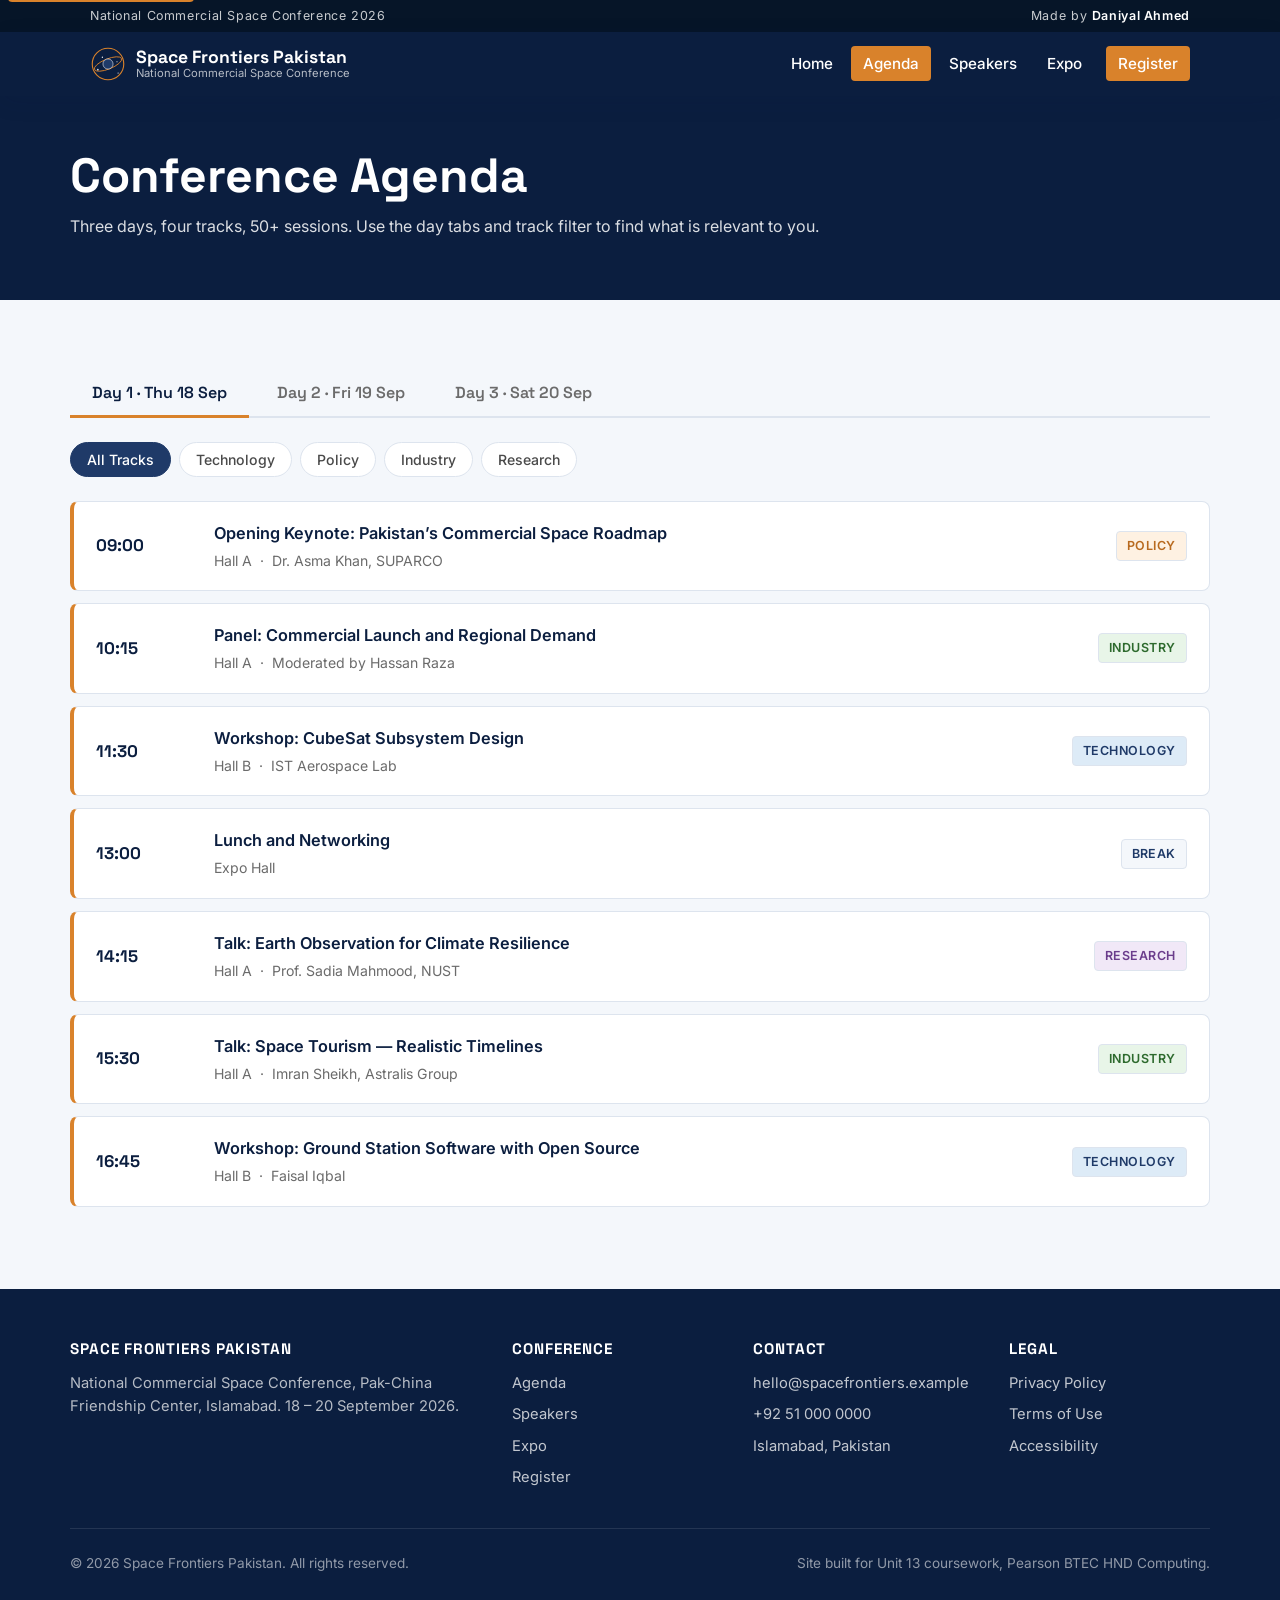
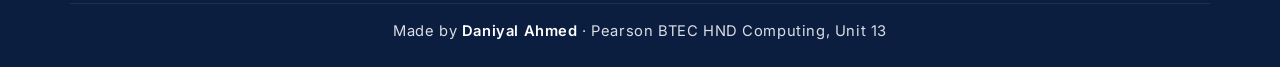
==== agenda.html @ ca5a208a "Initial site: 5 pages + 404, custom CSS design system, vanilla JS Implements Activity 2 design docum" ====
<!DOCTYPE html>
<html lang="en">
<head>
<meta charset="UTF-8">
<meta name="viewport" content="width=device-width, initial-scale=1">
<title>Agenda | National Commercial Space Conference 2026</title>
<meta name="description" content="Three-day conference agenda covering commercial space technology, policy, industry, and research tracks. Filter by day or track.">
<meta name="theme-color" content="#0B1E3F">
<link rel="icon" type="image/svg+xml" href="images/logo.svg">
<link rel="preconnect" href="https://fonts.googleapis.com">
<link rel="preconnect" href="https://fonts.gstatic.com" crossorigin>
<link href="https://fonts.googleapis.com/css2?family=Inter:wght@400;500;600;700&family=Space+Grotesk:wght@500;700&display=swap" rel="stylesheet">
<link rel="stylesheet" href="css/styles.css">
</head>
<body>

<a href="#main" class="skip-link">Skip to main content</a>

<div class="credit-bar" role="complementary" aria-label="Site author">
  <div class="credit-bar-inner">
    <span>National Commercial Space Conference 2026</span>
    <span>Made by <strong>Daniyal Ahmed</strong></span>
  </div>
</div>
<header class="site-header" role="banner">
  <div class="nav-wrap">
    <a href="index.html" class="brand" aria-label="Space Frontiers Pakistan home">
      <img src="images/logo.svg" alt="" class="brand-mark" width="36" height="36">
      <span class="brand-text">Space Frontiers Pakistan<small>National Commercial Space Conference</small></span>
    </a>
    <button class="nav-toggle" aria-controls="primary-nav" aria-expanded="false" aria-label="Toggle navigation">Menu</button>
    <nav aria-label="Primary">
      <ul id="primary-nav" class="nav-list">
        <li><a href="index.html">Home</a></li>
        <li><a href="agenda.html" class="active" aria-current="page">Agenda</a></li>
        <li><a href="speakers.html">Speakers</a></li>
        <li><a href="expo.html">Expo</a></li>
        <li><a href="register.html" class="cta">Register</a></li>
      </ul>
    </nav>
  </div>
</header>

<main id="main">

  <section class="page-header">
    <div class="page-header-inner">
      <h1>Conference Agenda</h1>
      <p>Three days, four tracks, 50+ sessions. Use the day tabs and track filter to find what is relevant to you.</p>
    </div>
  </section>

  <section class="section section-tinted">
    <div class="section-inner">

      <div class="day-tabs" role="tablist" aria-label="Conference day">
        <button class="day-tab active" role="tab" aria-selected="true" data-day="1">Day 1 &middot; Thu 18 Sep</button>
        <button class="day-tab" role="tab" aria-selected="false" data-day="2">Day 2 &middot; Fri 19 Sep</button>
        <button class="day-tab" role="tab" aria-selected="false" data-day="3">Day 3 &middot; Sat 20 Sep</button>
      </div>

      <div class="track-filter" role="group" aria-label="Filter sessions by track">
        <button class="track-pill active" data-track="all">All Tracks</button>
        <button class="track-pill" data-track="tech">Technology</button>
        <button class="track-pill" data-track="policy">Policy</button>
        <button class="track-pill" data-track="industry">Industry</button>
        <button class="track-pill" data-track="research">Research</button>
      </div>

      <div id="sessions-list">

        <!-- Day 1 -->
        <div class="session" data-day="1" data-track="policy">
          <div class="session-time">09:00</div>
          <div>
            <div class="session-title">Opening Keynote: Pakistan&rsquo;s Commercial Space Roadmap</div>
            <div class="session-meta"><span>Hall A</span><span>Dr. Asma Khan, SUPARCO</span></div>
          </div>
          <span class="tag tag-policy">Policy</span>
        </div>
        <div class="session" data-day="1" data-track="industry">
          <div class="session-time">10:15</div>
          <div>
            <div class="session-title">Panel: Commercial Launch and Regional Demand</div>
            <div class="session-meta"><span>Hall A</span><span>Moderated by Hassan Raza</span></div>
          </div>
          <span class="tag tag-industry">Industry</span>
        </div>
        <div class="session" data-day="1" data-track="tech">
          <div class="session-time">11:30</div>
          <div>
            <div class="session-title">Workshop: CubeSat Subsystem Design</div>
            <div class="session-meta"><span>Hall B</span><span>IST Aerospace Lab</span></div>
          </div>
          <span class="tag tag-tech">Technology</span>
        </div>
        <div class="session" data-day="1" data-track="all">
          <div class="session-time">13:00</div>
          <div>
            <div class="session-title">Lunch and Networking</div>
            <div class="session-meta"><span>Expo Hall</span></div>
          </div>
          <span class="tag">Break</span>
        </div>
        <div class="session" data-day="1" data-track="research">
          <div class="session-time">14:15</div>
          <div>
            <div class="session-title">Talk: Earth Observation for Climate Resilience</div>
            <div class="session-meta"><span>Hall A</span><span>Prof. Sadia Mahmood, NUST</span></div>
          </div>
          <span class="tag tag-research">Research</span>
        </div>
        <div class="session" data-day="1" data-track="industry">
          <div class="session-time">15:30</div>
          <div>
            <div class="session-title">Talk: Space Tourism &mdash; Realistic Timelines</div>
            <div class="session-meta"><span>Hall A</span><span>Imran Sheikh, Astralis Group</span></div>
          </div>
          <span class="tag tag-industry">Industry</span>
        </div>
        <div class="session" data-day="1" data-track="tech">
          <div class="session-time">16:45</div>
          <div>
            <div class="session-title">Workshop: Ground Station Software with Open Source</div>
            <div class="session-meta"><span>Hall B</span><span>Faisal Iqbal</span></div>
          </div>
          <span class="tag tag-tech">Technology</span>
        </div>

        <!-- Day 2 -->
        <div class="session" data-day="2" data-track="policy">
          <div class="session-time">09:00</div>
          <div>
            <div class="session-title">Day 2 Keynote: International Space Law for Operators</div>
            <div class="session-meta"><span>Hall A</span><span>Barrister Ayesha Tariq</span></div>
          </div>
          <span class="tag tag-policy">Policy</span>
        </div>
        <div class="session" data-day="2" data-track="research">
          <div class="session-time">10:15</div>
          <div>
            <div class="session-title">Panel: University Space Programmes in Pakistan</div>
            <div class="session-meta"><span>Hall A</span><span>IST, NUST, GIKI, COMSATS</span></div>
          </div>
          <span class="tag tag-research">Research</span>
        </div>
        <div class="session" data-day="2" data-track="tech">
          <div class="session-time">11:30</div>
          <div>
            <div class="session-title">Talk: Onboard AI for Small Satellites</div>
            <div class="session-meta"><span>Hall B</span><span>Dr. Bilal Ahmad</span></div>
          </div>
          <span class="tag tag-tech">Technology</span>
        </div>
        <div class="session" data-day="2" data-track="all">
          <div class="session-time">13:00</div>
          <div>
            <div class="session-title">Lunch and Networking</div>
            <div class="session-meta"><span>Expo Hall</span></div>
          </div>
          <span class="tag">Break</span>
        </div>
        <div class="session" data-day="2" data-track="industry">
          <div class="session-time">14:15</div>
          <div>
            <div class="session-title">Panel: Funding the Pakistan Space Startup Ecosystem</div>
            <div class="session-meta"><span>Hall A</span><span>Investors and founders</span></div>
          </div>
          <span class="tag tag-industry">Industry</span>
        </div>
        <div class="session" data-day="2" data-track="tech">
          <div class="session-time">15:30</div>
          <div>
            <div class="session-title">Workshop: Satellite Image Processing in Python</div>
            <div class="session-meta"><span>Hall B</span><span>Maria Yusuf</span></div>
          </div>
          <span class="tag tag-tech">Technology</span>
        </div>
        <div class="session" data-day="2" data-track="policy">
          <div class="session-time">16:45</div>
          <div>
            <div class="session-title">Talk: Frequency Coordination and the ITU</div>
            <div class="session-meta"><span>Hall A</span><span>Engr. Saad Mehmood</span></div>
          </div>
          <span class="tag tag-policy">Policy</span>
        </div>

        <!-- Day 3 -->
        <div class="session" data-day="3" data-track="industry">
          <div class="session-time">09:00</div>
          <div>
            <div class="session-title">Day 3 Keynote: Building a Domestic Launch Capability</div>
            <div class="session-meta"><span>Hall A</span><span>Dr. Tariq Mansoor, SUPARCO</span></div>
          </div>
          <span class="tag tag-industry">Industry</span>
        </div>
        <div class="session" data-day="3" data-track="tech">
          <div class="session-time">10:15</div>
          <div>
            <div class="session-title">Talk: Communication Satellite Trends 2026 - 2030</div>
            <div class="session-meta"><span>Hall A</span><span>Hira Sultan</span></div>
          </div>
          <span class="tag tag-tech">Technology</span>
        </div>
        <div class="session" data-day="3" data-track="research">
          <div class="session-time">11:30</div>
          <div>
            <div class="session-title">Workshop: Student Poster Session</div>
            <div class="session-meta"><span>Expo Hall</span><span>Open to all attendees</span></div>
          </div>
          <span class="tag tag-research">Research</span>
        </div>
        <div class="session" data-day="3" data-track="all">
          <div class="session-time">13:00</div>
          <div>
            <div class="session-title">Closing Lunch and Awards</div>
            <div class="session-meta"><span>Expo Hall</span></div>
          </div>
          <span class="tag">Break</span>
        </div>
        <div class="session" data-day="3" data-track="policy">
          <div class="session-time">14:15</div>
          <div>
            <div class="session-title">Panel: Pakistan&rsquo;s First National Space Policy</div>
            <div class="session-meta"><span>Hall A</span><span>Government and industry leaders</span></div>
          </div>
          <span class="tag tag-policy">Policy</span>
        </div>
        <div class="session" data-day="3" data-track="all">
          <div class="session-time">15:30</div>
          <div>
            <div class="session-title">Closing Keynote and Conference Close</div>
            <div class="session-meta"><span>Hall A</span></div>
          </div>
          <span class="tag">Plenary</span>
        </div>

      </div>

      <p class="text-center mt-4" id="empty-state" style="display:none; color:var(--slate-soft);">No sessions match this filter.</p>

    </div>
  </section>

</main>

<footer class="site-footer" role="contentinfo">
  <div class="footer-inner">
    <div class="footer-col footer-brand">
      <h4>Space Frontiers Pakistan</h4>
      <p>National Commercial Space Conference, Pak-China Friendship Center, Islamabad. 18 &ndash; 20 September 2026.</p>
    </div>
    <div class="footer-col"><h4>Conference</h4><ul>
      <li><a href="agenda.html">Agenda</a></li>
      <li><a href="speakers.html">Speakers</a></li>
      <li><a href="expo.html">Expo</a></li>
      <li><a href="register.html">Register</a></li>
    </ul></div>
    <div class="footer-col"><h4>Contact</h4><ul>
      <li><a href="mailto:hello@spacefrontiers.example">hello@spacefrontiers.example</a></li>
      <li><a href="tel:+92510000000">+92 51 000 0000</a></li>
      <li>Islamabad, Pakistan</li>
    </ul></div>
    <div class="footer-col"><h4>Legal</h4><ul>
      <li><a href="#">Privacy Policy</a></li>
      <li><a href="#">Terms of Use</a></li>
      <li><a href="#">Accessibility</a></li>
    </ul></div>
  </div>
  <div class="footer-bottom">
    <span>&copy; 2026 Space Frontiers Pakistan. All rights reserved.</span>
    <span>Site built for Unit 13 coursework, Pearson BTEC HND Computing.</span>
  <div class="footer-credit">Made by <strong>Daniyal Ahmed</strong> &middot; Pearson BTEC HND Computing, Unit 13</div>
  </div>
</footer>

<script src="js/nav.js" defer></script>
<script src="js/agenda.js" defer></script>
</body>
</html>
---- css/styles.css ----
/* =========================================================
   Space Frontiers Pakistan — National Commercial Space Conference
   Stylesheet (Activity 3 implementation of Activity 2 design)
   ========================================================= */

:root {
  --navy:   #0B1E3F;
  --cosmic: #1F3A68;
  --orange: #D9822B;
  --orange-dark: #B86A1F;
  --white:  #F4F7FB;
  --slate:  #4A4A4A;
  --slate-soft: #6B6B6B;
  --line:   #DDE4EE;
  --shadow: 0 6px 24px rgba(11, 30, 63, 0.08);
  --radius: 8px;
  --container: 1140px;
  --display: 'Space Grotesk', system-ui, -apple-system, sans-serif;
  --body: 'Inter', system-ui, -apple-system, sans-serif;
}

* { box-sizing: border-box; }

html { scroll-behavior: smooth; }

body {
  margin: 0;
  font-family: var(--body);
  font-size: 16px;
  line-height: 1.6;
  color: var(--slate);
  background: var(--white);
  -webkit-font-smoothing: antialiased;
}

h1, h2, h3, h4, h5 {
  font-family: var(--display);
  color: var(--navy);
  font-weight: 700;
  line-height: 1.25;
  margin: 0 0 1rem;
}
h1 { font-size: clamp(2rem, 5vw, 3rem); }
h2 { font-size: clamp(1.5rem, 3vw, 2rem); }
h3 { font-size: 1.25rem; }

p { margin: 0 0 1rem; }
a { color: var(--cosmic); text-decoration: none; }
a:hover, a:focus { color: var(--orange); text-decoration: underline; }

/* ---- Skip link ---- */
.skip-link {
  position: absolute;
  top: -40px;
  left: 8px;
  background: var(--orange);
  color: #fff;
  padding: 8px 14px;
  border-radius: 4px;
  z-index: 1000;
  font-weight: 600;
}
.skip-link:focus { top: 8px; color: #fff; text-decoration: none; }

/* ---- Author credit ribbon (top of page, above sticky header) ---- */
.credit-bar {
  background: #061528;
  color: rgba(255,255,255,0.78);
  font-size: 0.78rem;
  font-family: var(--body);
  letter-spacing: 0.05em;
}
.credit-bar-inner {
  max-width: var(--container);
  margin: 0 auto;
  padding: 6px 20px;
  display: flex;
  justify-content: space-between;
  flex-wrap: wrap;
  gap: 8px;
}
.credit-bar-inner strong { color: #fff; font-weight: 600; }
@media (max-width: 540px) {
  .credit-bar-inner { justify-content: center; text-align: center; }
}

.footer-credit {
  flex-basis: 100%;
  width: 100%;
  text-align: center;
  margin-top: 16px;
  padding-top: 16px;
  border-top: 1px solid rgba(255,255,255,0.08);
  color: rgba(255,255,255,0.85);
  font-size: 0.92rem;
  letter-spacing: 0.04em;
}
.footer-credit strong { color: #fff; font-weight: 600; }

/* ---- Header ---- */
.site-header {
  background: var(--navy);
  color: #fff;
  position: sticky;
  top: 0;
  z-index: 100;
  box-shadow: var(--shadow);
}
.nav-wrap {
  max-width: var(--container);
  margin: 0 auto;
  padding: 14px 20px;
  display: flex;
  align-items: center;
  justify-content: space-between;
}
.brand {
  display: flex;
  align-items: center;
  gap: 10px;
  color: #fff;
  font-family: var(--display);
  font-weight: 700;
  font-size: 1.1rem;
}
.brand:hover { color: #fff; text-decoration: none; }
.brand-mark {
  width: 36px;
  height: 36px;
  display: inline-block;
}
.brand-text { line-height: 1.1; }
.brand-text small {
  display: block;
  font-size: 0.7rem;
  font-weight: 400;
  color: rgba(255,255,255,0.7);
  font-family: var(--body);
}

.nav-toggle {
  display: none;
  background: transparent;
  border: 1px solid rgba(255,255,255,0.4);
  color: #fff;
  padding: 6px 10px;
  border-radius: 4px;
  cursor: pointer;
}

.nav-list {
  list-style: none;
  display: flex;
  gap: 6px;
  margin: 0;
  padding: 0;
}
.nav-list a {
  color: #fff;
  padding: 8px 12px;
  border-radius: 4px;
  font-weight: 500;
  font-size: 0.95rem;
}
.nav-list a:hover, .nav-list a:focus {
  background: rgba(255,255,255,0.1);
  color: #fff;
  text-decoration: none;
}
.nav-list a.active {
  background: var(--orange);
  color: #fff;
}
.nav-list a.cta {
  background: var(--orange);
  color: #fff;
  margin-left: 6px;
}
.nav-list a.cta:hover { background: var(--orange-dark); }

@media (max-width: 860px) {
  .nav-toggle { display: inline-block; }
  .nav-list {
    display: none;
    position: absolute;
    top: 100%;
    left: 0;
    right: 0;
    background: var(--navy);
    flex-direction: column;
    gap: 0;
    padding: 8px 0;
    border-top: 1px solid rgba(255,255,255,0.1);
  }
  .nav-list.open { display: flex; }
  .nav-list a {
    display: block;
    padding: 12px 20px;
    border-radius: 0;
    margin: 0;
  }
}

/* ---- Hero ---- */
.hero {
  background: linear-gradient(135deg, var(--navy) 0%, var(--cosmic) 100%);
  color: #fff;
  padding: 80px 20px 100px;
  position: relative;
  overflow: hidden;
}
.hero::before {
  content: '';
  position: absolute;
  inset: 0;
  background-image:
    radial-gradient(2px 2px at 20% 30%, rgba(255,255,255,0.4), transparent),
    radial-gradient(1px 1px at 70% 50%, rgba(255,255,255,0.5), transparent),
    radial-gradient(1.5px 1.5px at 40% 80%, rgba(255,255,255,0.3), transparent),
    radial-gradient(2px 2px at 85% 20%, rgba(255,255,255,0.4), transparent),
    radial-gradient(1px 1px at 10% 70%, rgba(255,255,255,0.5), transparent);
  opacity: 0.6;
  pointer-events: none;
}
.hero-inner {
  max-width: var(--container);
  margin: 0 auto;
  position: relative;
  z-index: 1;
}
.hero h1 { color: #fff; margin-bottom: 1rem; }
.hero .lead {
  font-size: 1.15rem;
  color: rgba(255,255,255,0.9);
  margin-bottom: 1.5rem;
  max-width: 720px;
}
.hero .meta {
  display: flex;
  flex-wrap: wrap;
  gap: 24px;
  margin-bottom: 2rem;
  font-size: 0.95rem;
  color: rgba(255,255,255,0.85);
}
.hero .meta strong { color: #fff; display: block; font-size: 1.05rem; }
.hero .meta-item { display: flex; gap: 12px; }
.hero .meta-icon {
  font-size: 1.4rem;
  opacity: 0.8;
}

/* ---- Page header (non-hero pages) ---- */
.page-header {
  background: var(--navy);
  color: #fff;
  padding: 50px 20px 60px;
}
.page-header-inner {
  max-width: var(--container);
  margin: 0 auto;
}
.page-header h1 { color: #fff; margin-bottom: 0.5rem; }
.page-header p { color: rgba(255,255,255,0.85); margin: 0; }

/* ---- Buttons ---- */
.btn {
  display: inline-block;
  padding: 12px 22px;
  border-radius: 6px;
  font-weight: 600;
  font-family: var(--body);
  font-size: 1rem;
  border: 2px solid transparent;
  cursor: pointer;
  text-align: center;
  transition: background 0.15s, color 0.15s, border-color 0.15s;
}
.btn:focus { outline: 3px solid rgba(217, 130, 43, 0.5); outline-offset: 2px; }
.btn-primary {
  background: var(--orange);
  color: #fff;
}
.btn-primary:hover, .btn-primary:focus {
  background: var(--orange-dark);
  color: #fff;
  text-decoration: none;
}
.btn-secondary {
  background: var(--cosmic);
  color: #fff;
}
.btn-secondary:hover, .btn-secondary:focus {
  background: var(--navy);
  color: #fff;
  text-decoration: none;
}
.btn-ghost {
  background: transparent;
  color: #fff;
  border-color: #fff;
}
.btn-ghost:hover, .btn-ghost:focus {
  background: #fff;
  color: var(--navy);
  text-decoration: none;
}
.btn-outline {
  background: transparent;
  color: var(--cosmic);
  border-color: var(--cosmic);
}
.btn-outline:hover, .btn-outline:focus {
  background: var(--cosmic);
  color: #fff;
  text-decoration: none;
}
.btn-block { display: block; width: 100%; }

/* ---- Sections ---- */
.section {
  padding: 70px 20px;
}
.section-narrow {
  padding: 50px 20px;
}
.section-light { background: #fff; }
.section-tinted { background: var(--white); }
.section-dark { background: var(--navy); color: #fff; }
.section-dark h2, .section-dark h3 { color: #fff; }
.section-inner {
  max-width: var(--container);
  margin: 0 auto;
}
.section-title {
  text-align: center;
  margin-bottom: 12px;
}
.section-sub {
  text-align: center;
  color: var(--slate-soft);
  max-width: 720px;
  margin: 0 auto 40px;
}

/* ---- Value props ---- */
.value-row {
  display: grid;
  grid-template-columns: repeat(3, 1fr);
  gap: 24px;
  margin-top: 30px;
}
@media (max-width: 768px) { .value-row { grid-template-columns: 1fr; } }
.value-card {
  background: #fff;
  padding: 28px;
  border-radius: var(--radius);
  border: 1px solid var(--line);
  text-align: center;
}
.value-card .num {
  font-family: var(--display);
  font-size: 2.4rem;
  font-weight: 700;
  color: var(--orange);
  display: block;
}
.value-card h3 { margin-top: 8px; }

/* ---- Partner strip ---- */
.partners {
  display: flex;
  flex-wrap: wrap;
  gap: 30px;
  justify-content: center;
  align-items: center;
  margin-top: 24px;
}
.partner {
  background: #fff;
  border: 1px solid var(--line);
  padding: 18px 26px;
  border-radius: var(--radius);
  font-family: var(--display);
  font-weight: 500;
  color: var(--cosmic);
  font-size: 0.95rem;
}

/* ---- Cards (general) ---- */
.card-grid {
  display: grid;
  grid-template-columns: repeat(3, 1fr);
  gap: 24px;
  margin-top: 30px;
}
@media (max-width: 1024px) { .card-grid { grid-template-columns: repeat(2, 1fr); } }
@media (max-width: 600px)  { .card-grid { grid-template-columns: 1fr; } }
.card {
  background: #fff;
  border: 1px solid var(--line);
  border-radius: var(--radius);
  padding: 24px;
  transition: transform 0.15s, box-shadow 0.15s;
}
.card:hover { transform: translateY(-4px); box-shadow: var(--shadow); }
.card h3 { margin-bottom: 6px; font-size: 1.15rem; }
.card .role { color: var(--slate-soft); font-size: 0.9rem; margin-bottom: 12px; }

/* ---- Speaker card ---- */
.speaker-photo {
  width: 100%;
  aspect-ratio: 1 / 1;
  border-radius: 6px;
  background: linear-gradient(135deg, var(--cosmic), var(--orange));
  display: flex;
  align-items: center;
  justify-content: center;
  font-family: var(--display);
  font-size: 2.5rem;
  color: #fff;
  font-weight: 700;
  margin-bottom: 14px;
}
.speaker-bio { font-size: 0.92rem; color: var(--slate); margin-bottom: 12px; }
.speaker-bio.expanded { max-height: none; }
.speaker-bio:not(.expanded) {
  display: -webkit-box;
  -webkit-line-clamp: 3;
  -webkit-box-orient: vertical;
  overflow: hidden;
}
.bio-toggle {
  background: transparent;
  border: none;
  color: var(--cosmic);
  font-weight: 600;
  padding: 0;
  cursor: pointer;
  font-size: 0.9rem;
}
.bio-toggle:hover { color: var(--orange); text-decoration: underline; }

/* ---- Agenda ---- */
.day-tabs {
  display: flex;
  gap: 6px;
  margin-bottom: 16px;
  border-bottom: 2px solid var(--line);
}
.day-tab {
  background: transparent;
  border: none;
  padding: 12px 22px;
  font-family: var(--display);
  font-weight: 600;
  color: var(--slate-soft);
  cursor: pointer;
  border-bottom: 3px solid transparent;
  margin-bottom: -2px;
  font-size: 1rem;
}
.day-tab:hover { color: var(--cosmic); }
.day-tab.active {
  color: var(--navy);
  border-bottom-color: var(--orange);
}
.track-filter {
  display: flex;
  flex-wrap: wrap;
  gap: 8px;
  margin: 24px 0;
}
.track-pill {
  background: #fff;
  border: 1px solid var(--line);
  padding: 8px 16px;
  border-radius: 999px;
  font-size: 0.88rem;
  font-weight: 500;
  cursor: pointer;
  color: var(--slate);
  font-family: var(--body);
}
.track-pill:hover { border-color: var(--cosmic); color: var(--cosmic); }
.track-pill.active {
  background: var(--cosmic);
  color: #fff;
  border-color: var(--cosmic);
}
.session {
  background: #fff;
  border: 1px solid var(--line);
  border-left: 4px solid var(--orange);
  padding: 18px 22px;
  border-radius: var(--radius);
  margin-bottom: 12px;
  display: grid;
  grid-template-columns: 100px 1fr auto;
  gap: 18px;
  align-items: center;
}
@media (max-width: 700px) {
  .session { grid-template-columns: 1fr; gap: 6px; }
}
.session-time {
  font-family: var(--display);
  font-weight: 700;
  color: var(--navy);
  font-size: 1.05rem;
}
.session-title { font-weight: 600; color: var(--navy); margin-bottom: 4px; font-size: 1.02rem; }
.session-meta { color: var(--slate-soft); font-size: 0.88rem; }
.session-meta span + span::before {
  content: '·';
  margin: 0 8px;
}
.tag {
  display: inline-block;
  background: var(--white);
  color: var(--cosmic);
  padding: 4px 10px;
  border-radius: 4px;
  font-size: 0.78rem;
  font-weight: 600;
  text-transform: uppercase;
  letter-spacing: 0.04em;
  border: 1px solid var(--line);
}
.tag-tech { background: #DDEBF7; color: var(--cosmic); }
.tag-policy { background: #FEF1E2; color: var(--orange-dark); }
.tag-industry { background: #E8F5E8; color: #2D6A2D; }
.tag-research { background: #F1E8F7; color: #6B3D8C; }

.session.hidden { display: none; }

/* ---- Form ---- */
.form-wrap {
  max-width: 640px;
  margin: 0 auto;
  background: #fff;
  padding: 32px;
  border-radius: var(--radius);
  border: 1px solid var(--line);
  box-shadow: var(--shadow);
}
.form-row { margin-bottom: 18px; }
.form-row label {
  display: block;
  font-weight: 600;
  color: var(--navy);
  margin-bottom: 6px;
  font-size: 0.95rem;
}
.form-row .req { color: var(--orange); margin-left: 2px; }
.form-row input[type="text"],
.form-row input[type="email"],
.form-row input[type="tel"],
.form-row textarea,
.form-row select {
  width: 100%;
  padding: 11px 14px;
  border: 1.5px solid var(--line);
  border-radius: 6px;
  font-family: var(--body);
  font-size: 1rem;
  color: var(--slate);
  background: #fff;
  transition: border-color 0.15s, box-shadow 0.15s;
}
.form-row input:focus, .form-row textarea:focus, .form-row select:focus {
  outline: none;
  border-color: var(--cosmic);
  box-shadow: 0 0 0 3px rgba(31, 58, 104, 0.15);
}
.form-row textarea { min-height: 90px; resize: vertical; }
.form-row .help { font-size: 0.85rem; color: var(--slate-soft); margin-top: 4px; }
.form-row.invalid input,
.form-row.invalid textarea,
.form-row.invalid select {
  border-color: #C0392B;
}
.error-msg {
  display: none;
  color: #C0392B;
  font-size: 0.86rem;
  margin-top: 4px;
  font-weight: 500;
}
.form-row.invalid .error-msg { display: block; }

.radio-group {
  display: grid;
  grid-template-columns: repeat(2, 1fr);
  gap: 10px;
}
@media (max-width: 540px) { .radio-group { grid-template-columns: 1fr; } }
.radio-option {
  display: flex;
  align-items: center;
  gap: 10px;
  padding: 12px 14px;
  border: 1.5px solid var(--line);
  border-radius: 6px;
  cursor: pointer;
  transition: border-color 0.15s, background 0.15s;
}
.radio-option:hover { border-color: var(--cosmic); }
.radio-option input { margin: 0; }
.radio-option.selected {
  border-color: var(--cosmic);
  background: rgba(31, 58, 104, 0.04);
}
.checkbox-row {
  display: flex;
  gap: 10px;
  align-items: flex-start;
  margin-bottom: 18px;
  font-size: 0.92rem;
}
.checkbox-row input { margin-top: 4px; }

.form-success {
  display: none;
  background: #E8F5E8;
  border: 1px solid #4CAF50;
  border-radius: 6px;
  padding: 18px 22px;
  color: #2D6A2D;
  margin-bottom: 18px;
}
.form-success.show { display: block; }
.form-success h3 { color: #2D6A2D; margin: 0 0 6px; font-size: 1.1rem; }

/* ---- Booth tiers ---- */
.tier-grid {
  display: grid;
  grid-template-columns: repeat(4, 1fr);
  gap: 18px;
  margin-top: 30px;
}
@media (max-width: 900px) { .tier-grid { grid-template-columns: repeat(2, 1fr); } }
@media (max-width: 500px) { .tier-grid { grid-template-columns: 1fr; } }
.tier {
  background: #fff;
  border: 1.5px solid var(--line);
  border-radius: var(--radius);
  padding: 22px;
  text-align: center;
}
.tier.featured { border-color: var(--orange); position: relative; }
.tier.featured::before {
  content: 'Most Popular';
  position: absolute;
  top: -10px;
  left: 50%;
  transform: translateX(-50%);
  background: var(--orange);
  color: #fff;
  padding: 3px 12px;
  border-radius: 999px;
  font-size: 0.72rem;
  font-weight: 700;
  text-transform: uppercase;
  letter-spacing: 0.05em;
}
.tier h3 { font-size: 1.2rem; margin-bottom: 4px; }
.tier .price {
  font-family: var(--display);
  font-size: 1.6rem;
  font-weight: 700;
  color: var(--navy);
  margin: 6px 0 14px;
}
.tier ul {
  list-style: none;
  padding: 0;
  text-align: left;
  font-size: 0.92rem;
  margin-bottom: 18px;
}
.tier ul li {
  padding: 6px 0;
  border-bottom: 1px solid var(--line);
}
.tier ul li:last-child { border-bottom: none; }
.tier ul li::before {
  content: '\2713';
  color: var(--orange);
  font-weight: 700;
  margin-right: 8px;
}

/* ---- Exhibitor grid ---- */
.exhibitor-grid {
  display: grid;
  grid-template-columns: repeat(4, 1fr);
  gap: 18px;
  margin-top: 24px;
}
@media (max-width: 900px) { .exhibitor-grid { grid-template-columns: repeat(2, 1fr); } }
@media (max-width: 500px) { .exhibitor-grid { grid-template-columns: 1fr; } }
.exhibitor {
  background: #fff;
  border: 1px solid var(--line);
  border-radius: var(--radius);
  padding: 22px 18px;
  text-align: center;
}
.exhibitor-mark {
  width: 56px;
  height: 56px;
  margin: 0 auto 10px;
  border-radius: 8px;
  background: linear-gradient(135deg, var(--cosmic), var(--orange));
  display: flex;
  align-items: center;
  justify-content: center;
  color: #fff;
  font-family: var(--display);
  font-weight: 700;
  font-size: 1.4rem;
}
.exhibitor h4 { font-family: var(--display); margin: 0 0 4px; font-size: 1rem; color: var(--navy); }
.exhibitor p { font-size: 0.85rem; color: var(--slate-soft); margin: 0; }

/* ---- CTA band ---- */
.cta-band {
  background: linear-gradient(135deg, var(--orange), #E89A4D);
  color: #fff;
  text-align: center;
  padding: 60px 20px;
}
.cta-band h2 { color: #fff; }
.cta-band p { color: rgba(255,255,255,0.95); margin-bottom: 24px; }
.cta-band .btn-ghost { border-color: #fff; }

/* ---- Footer ---- */
.site-footer {
  background: var(--navy);
  color: rgba(255,255,255,0.75);
  padding: 50px 20px 24px;
  font-size: 0.92rem;
}
.footer-inner {
  max-width: var(--container);
  margin: 0 auto;
  display: grid;
  grid-template-columns: 2fr 1fr 1fr 1fr;
  gap: 40px;
}
@media (max-width: 800px) { .footer-inner { grid-template-columns: 1fr 1fr; gap: 24px; } }
@media (max-width: 480px) { .footer-inner { grid-template-columns: 1fr; } }
.footer-col h4 {
  font-family: var(--display);
  color: #fff;
  font-size: 0.95rem;
  text-transform: uppercase;
  letter-spacing: 0.06em;
  margin-bottom: 14px;
}
.footer-col ul { list-style: none; padding: 0; margin: 0; }
.footer-col li { margin-bottom: 8px; }
.footer-col a { color: rgba(255,255,255,0.75); }
.footer-col a:hover, .footer-col a:focus { color: #fff; text-decoration: underline; }
.footer-brand p { color: rgba(255,255,255,0.7); }
.footer-bottom {
  max-width: var(--container);
  margin: 30px auto 0;
  padding-top: 24px;
  border-top: 1px solid rgba(255,255,255,0.1);
  display: flex;
  justify-content: space-between;
  flex-wrap: wrap;
  gap: 12px;
  font-size: 0.85rem;
  color: rgba(255,255,255,0.55);
}

/* ---- Helpers ---- */
.text-center { text-align: center; }
.mt-0 { margin-top: 0; }
.mt-3 { margin-top: 1.5rem; }
.mt-4 { margin-top: 2rem; }
.mb-0 { margin-bottom: 0; }
.flex-row {
  display: flex;
  flex-wrap: wrap;
  gap: 12px;
}
.lead { font-size: 1.1rem; color: var(--slate); }

/* visually hidden but available to screen readers */
.sr-only {
  position: absolute;
  width: 1px; height: 1px;
  padding: 0; margin: -1px; overflow: hidden;
  clip: rect(0,0,0,0); white-space: nowrap; border: 0;
}

/* reduced motion */
@media (prefers-reduced-motion: reduce) {
  * { transition: none !important; animation: none !important; scroll-behavior: auto !important; }
}
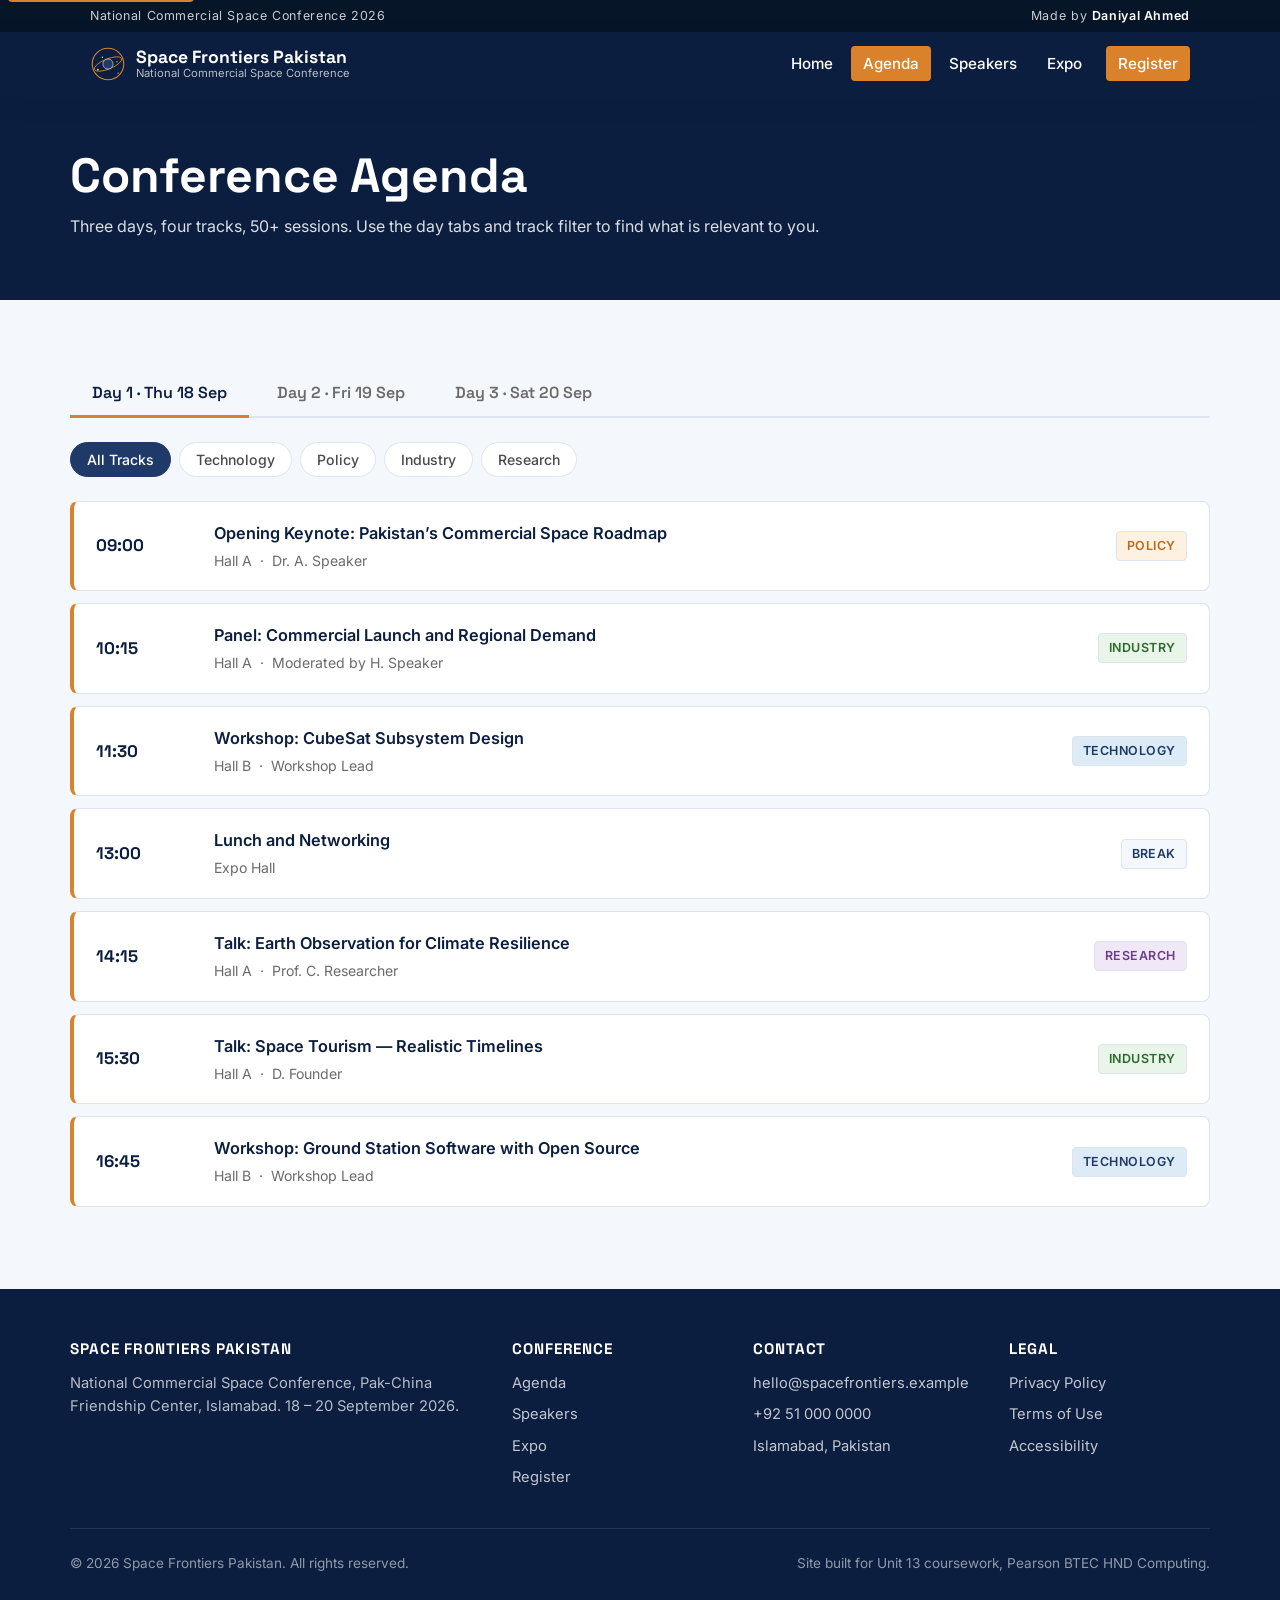
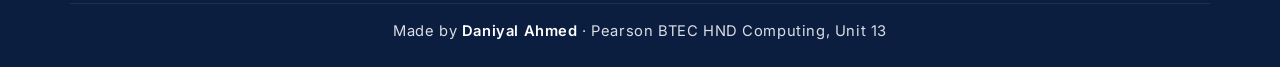
==== commit 55d7b9b6: "Replace fake speaker names with generic placeholders Speaker names on the speakers page and agenda p" ====
--- a/agenda.html
+++ b/agenda.html
@@ -74,7 +74,7 @@
           <div class="session-time">09:00</div>
           <div>
             <div class="session-title">Opening Keynote: Pakistan&rsquo;s Commercial Space Roadmap</div>
-            <div class="session-meta"><span>Hall A</span><span>Dr. Asma Khan, SUPARCO</span></div>
+            <div class="session-meta"><span>Hall A</span><span>Dr. A. Speaker</span></div>
           </div>
           <span class="tag tag-policy">Policy</span>
         </div>
@@ -82,7 +82,7 @@
           <div class="session-time">10:15</div>
           <div>
             <div class="session-title">Panel: Commercial Launch and Regional Demand</div>
-            <div class="session-meta"><span>Hall A</span><span>Moderated by Hassan Raza</span></div>
+            <div class="session-meta"><span>Hall A</span><span>Moderated by H. Speaker</span></div>
           </div>
           <span class="tag tag-industry">Industry</span>
         </div>
@@ -90,7 +90,7 @@
           <div class="session-time">11:30</div>
           <div>
             <div class="session-title">Workshop: CubeSat Subsystem Design</div>
-            <div class="session-meta"><span>Hall B</span><span>IST Aerospace Lab</span></div>
+            <div class="session-meta"><span>Hall B</span><span>Workshop Lead</span></div>
           </div>
           <span class="tag tag-tech">Technology</span>
         </div>
@@ -106,7 +106,7 @@
           <div class="session-time">14:15</div>
           <div>
             <div class="session-title">Talk: Earth Observation for Climate Resilience</div>
-            <div class="session-meta"><span>Hall A</span><span>Prof. Sadia Mahmood, NUST</span></div>
+            <div class="session-meta"><span>Hall A</span><span>Prof. C. Researcher</span></div>
           </div>
           <span class="tag tag-research">Research</span>
         </div>
@@ -114,7 +114,7 @@
           <div class="session-time">15:30</div>
           <div>
             <div class="session-title">Talk: Space Tourism &mdash; Realistic Timelines</div>
-            <div class="session-meta"><span>Hall A</span><span>Imran Sheikh, Astralis Group</span></div>
+            <div class="session-meta"><span>Hall A</span><span>D. Founder</span></div>
           </div>
           <span class="tag tag-industry">Industry</span>
         </div>
@@ -122,7 +122,7 @@
           <div class="session-time">16:45</div>
           <div>
             <div class="session-title">Workshop: Ground Station Software with Open Source</div>
-            <div class="session-meta"><span>Hall B</span><span>Faisal Iqbal</span></div>
+            <div class="session-meta"><span>Hall B</span><span>Workshop Lead</span></div>
           </div>
           <span class="tag tag-tech">Technology</span>
         </div>
@@ -132,7 +132,7 @@
           <div class="session-time">09:00</div>
           <div>
             <div class="session-title">Day 2 Keynote: International Space Law for Operators</div>
-            <div class="session-meta"><span>Hall A</span><span>Barrister Ayesha Tariq</span></div>
+            <div class="session-meta"><span>Hall A</span><span>Barrister E. Speaker</span></div>
           </div>
           <span class="tag tag-policy">Policy</span>
         </div>
@@ -140,7 +140,7 @@
           <div class="session-time">10:15</div>
           <div>
             <div class="session-title">Panel: University Space Programmes in Pakistan</div>
-            <div class="session-meta"><span>Hall A</span><span>IST, NUST, GIKI, COMSATS</span></div>
+            <div class="session-meta"><span>Hall A</span><span>University programme leads</span></div>
           </div>
           <span class="tag tag-research">Research</span>
         </div>
@@ -148,7 +148,7 @@
           <div class="session-time">11:30</div>
           <div>
             <div class="session-title">Talk: Onboard AI for Small Satellites</div>
-            <div class="session-meta"><span>Hall B</span><span>Dr. Bilal Ahmad</span></div>
+            <div class="session-meta"><span>Hall B</span><span>Dr. F. Researcher</span></div>
           </div>
           <span class="tag tag-tech">Technology</span>
         </div>
@@ -172,7 +172,7 @@
           <div class="session-time">15:30</div>
           <div>
             <div class="session-title">Workshop: Satellite Image Processing in Python</div>
-            <div class="session-meta"><span>Hall B</span><span>Maria Yusuf</span></div>
+            <div class="session-meta"><span>Hall B</span><span>G. Speaker</span></div>
           </div>
           <span class="tag tag-tech">Technology</span>
         </div>
@@ -180,7 +180,7 @@
           <div class="session-time">16:45</div>
           <div>
             <div class="session-title">Talk: Frequency Coordination and the ITU</div>
-            <div class="session-meta"><span>Hall A</span><span>Engr. Saad Mehmood</span></div>
+            <div class="session-meta"><span>Hall A</span><span>Engr. I. Speaker</span></div>
           </div>
           <span class="tag tag-policy">Policy</span>
         </div>
@@ -190,7 +190,7 @@
           <div class="session-time">09:00</div>
           <div>
             <div class="session-title">Day 3 Keynote: Building a Domestic Launch Capability</div>
-            <div class="session-meta"><span>Hall A</span><span>Dr. Tariq Mansoor, SUPARCO</span></div>
+            <div class="session-meta"><span>Hall A</span><span>Dr. B. Speaker</span></div>
           </div>
           <span class="tag tag-industry">Industry</span>
         </div>
@@ -198,7 +198,7 @@
           <div class="session-time">10:15</div>
           <div>
             <div class="session-title">Talk: Communication Satellite Trends 2026 - 2030</div>
-            <div class="session-meta"><span>Hall A</span><span>Hira Sultan</span></div>
+            <div class="session-meta"><span>Hall A</span><span>Industry Speaker</span></div>
           </div>
           <span class="tag tag-tech">Technology</span>
         </div>
